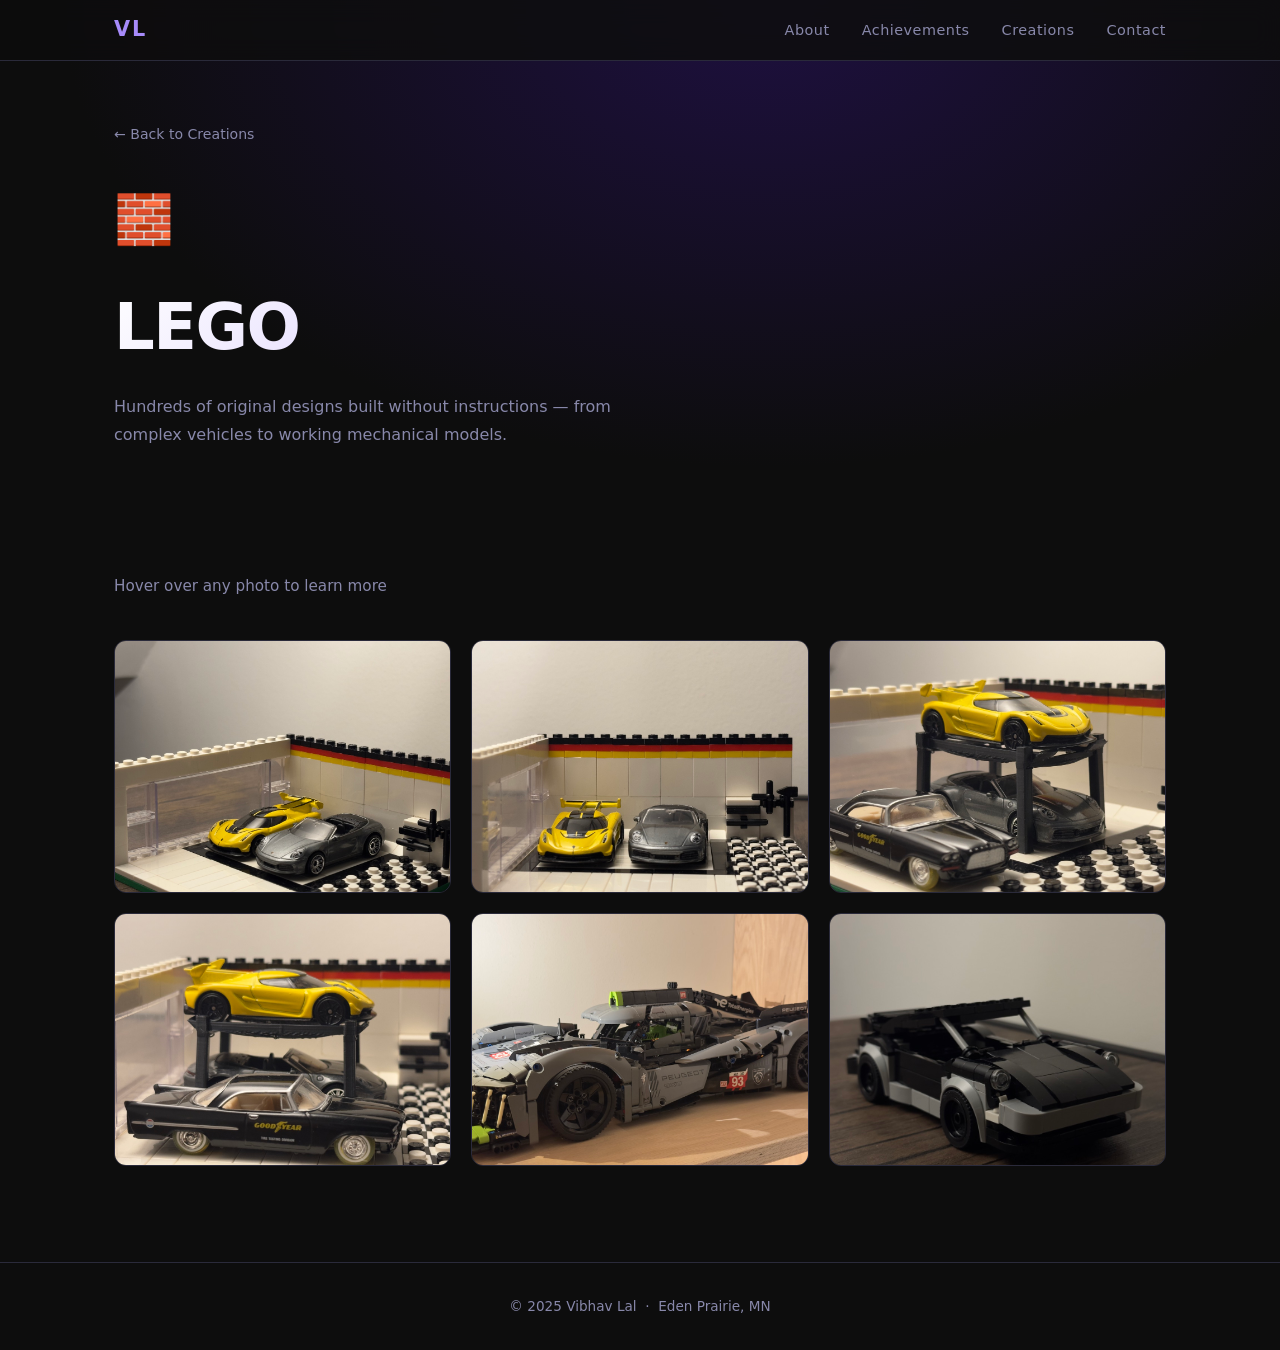
==== lego.html @ 9ee0c64f "Launch Vibhav Lal portfolio site Dark modern portfolio with hero, about, achievements, and 4-tile cr" ====
<!DOCTYPE html>
<html lang="en">
<head>
  <meta charset="UTF-8" />
  <meta name="viewport" content="width=device-width, initial-scale=1.0" />
  <title>LEGO — Vibhav Lal</title>
  <link rel="stylesheet" href="css/style.css" />
</head>
<body>

  <nav id="navbar">
    <div class="nav-inner">
      <a href="index.html" class="nav-logo">VL</a>
      <ul class="nav-links">
        <li><a href="index.html#about">About</a></li>
        <li><a href="index.html#achievements">Achievements</a></li>
        <li><a href="index.html#creations">Creations</a></li>
        <li><a href="index.html#contact">Contact</a></li>
      </ul>
    </div>
  </nav>

  <div class="gallery-page-hero">
    <div class="container">
      <a href="index.html#creations" class="back-link">← Back to Creations</a>
      <span class="hero-icon">🧱</span>
      <h1>LEGO</h1>
      <p>Hundreds of original designs built without instructions — from complex vehicles to working mechanical models.</p>
    </div>
  </div>

  <section style="padding: 60px 0 96px;">
    <div class="container">
      <p class="section-sub">Hover over any photo to learn more</p>
      <div class="gallery-grid" id="gallery-grid"></div>
    </div>
  </section>

  <footer>
    <p>© 2025 Vibhav Lal &nbsp;·&nbsp; Eden Prairie, MN</p>
  </footer>

  <script>
    const IMAGES = ["IMG_8737","IMG_8738","IMG_8739","IMG_8741","IMG_8742","IMG_8755"];
    const CATEGORY = "lego";
    async function init() {
      let captions = {};
      try { captions = (await (await fetch("captions.json")).json())[CATEGORY] || {}; } catch(e) {}
      const grid = document.getElementById("gallery-grid");
      IMAGES.forEach(f => {
        const cap = captions[f] || {};
        const el = document.createElement("div");
        el.className = "gallery-item";
        el.innerHTML = `
          <img src="images/${CATEGORY}/${f}.jpg" alt="${cap.title || f}" loading="lazy" />
          <div class="gallery-overlay">
            <h4>${cap.title || f}</h4>
            ${cap.description ? `<p>${cap.description}</p>` : ""}
          </div>`;
        grid.appendChild(el);
      });
    }
    document.addEventListener("DOMContentLoaded", init);
  </script>
</body>
</html>
---- css/style.css ----
/* ===== RESET & BASE ===== */
*, *::before, *::after { box-sizing: border-box; margin: 0; padding: 0; }

:root {
  --bg:        #0d0d0d;
  --bg2:       #111118;
  --bg3:       #16161e;
  --card:      #1a1a26;
  --accent:    #7c6aff;
  --accent2:   #a78bfa;
  --text:      #e8e8f0;
  --muted:     #8888aa;
  --border:    #2a2a3a;
  --radius:    12px;
  --transition: 0.3s ease;
}

html { scroll-behavior: smooth; }

body {
  background: var(--bg);
  color: var(--text);
  font-family: 'Segoe UI', system-ui, -apple-system, sans-serif;
  font-size: 16px;
  line-height: 1.7;
  overflow-x: hidden;
}

a { color: inherit; text-decoration: none; }

.container {
  max-width: 1100px;
  margin: 0 auto;
  padding: 0 24px;
}

/* ===== NAVBAR ===== */
#navbar {
  position: fixed;
  top: 0; left: 0; right: 0;
  z-index: 100;
  background: rgba(13,13,13,0.85);
  backdrop-filter: blur(12px);
  border-bottom: 1px solid var(--border);
}

.nav-inner {
  max-width: 1100px;
  margin: 0 auto;
  padding: 0 24px;
  height: 60px;
  display: flex;
  align-items: center;
  justify-content: space-between;
}

.nav-logo {
  font-size: 1.3rem;
  font-weight: 800;
  letter-spacing: 2px;
  color: var(--accent2);
}

.nav-links {
  display: flex;
  gap: 32px;
  list-style: none;
}

.nav-links a {
  font-size: 0.9rem;
  font-weight: 500;
  color: var(--muted);
  letter-spacing: 0.5px;
  transition: color var(--transition);
}

.nav-links a:hover { color: var(--accent2); }

/* ===== HERO ===== */
#hero {
  min-height: 100vh;
  display: flex;
  flex-direction: column;
  align-items: center;
  justify-content: center;
  text-align: center;
  padding: 80px 24px 60px;
  background: radial-gradient(ellipse at 60% 40%, #1e1040 0%, #0d0d0d 70%);
  position: relative;
}

.hero-eyebrow {
  font-size: 0.85rem;
  letter-spacing: 3px;
  text-transform: uppercase;
  color: var(--accent);
  margin-bottom: 16px;
}

#hero h1 {
  font-size: clamp(3rem, 8vw, 6rem);
  font-weight: 900;
  letter-spacing: -2px;
  line-height: 1.05;
  background: linear-gradient(135deg, #fff 0%, var(--accent2) 100%);
  -webkit-background-clip: text;
  -webkit-text-fill-color: transparent;
  background-clip: text;
  margin-bottom: 20px;
}

.hero-tagline {
  font-size: 1.1rem;
  color: var(--muted);
  margin-bottom: 40px;
  letter-spacing: 0.5px;
}

.btn-primary {
  display: inline-block;
  background: var(--accent);
  color: #fff;
  padding: 14px 36px;
  border-radius: 50px;
  font-weight: 600;
  font-size: 0.95rem;
  letter-spacing: 0.5px;
  transition: background var(--transition), transform var(--transition), box-shadow var(--transition);
  box-shadow: 0 4px 24px rgba(124,106,255,0.3);
}

.btn-primary:hover {
  background: var(--accent2);
  transform: translateY(-2px);
  box-shadow: 0 8px 32px rgba(167,139,250,0.4);
}

.hero-scroll-hint {
  position: absolute;
  bottom: 32px;
  font-size: 1.4rem;
  color: var(--muted);
  animation: bounce 2s infinite;
}

@keyframes bounce {
  0%, 100% { transform: translateY(0); }
  50% { transform: translateY(8px); }
}

/* ===== SECTIONS ===== */
section { padding: 96px 0; }

section:nth-child(even) { background: var(--bg2); }

.section-title {
  font-size: clamp(1.8rem, 4vw, 2.6rem);
  font-weight: 800;
  letter-spacing: -1px;
  margin-bottom: 12px;
  position: relative;
  display: inline-block;
}

.section-title::after {
  content: '';
  display: block;
  height: 3px;
  width: 48px;
  background: var(--accent);
  border-radius: 2px;
  margin-top: 8px;
}

.section-sub {
  color: var(--muted);
  font-size: 0.95rem;
  margin-bottom: 40px;
  margin-top: 6px;
}

/* ===== ABOUT ===== */
.about-grid {
  display: grid;
  grid-template-columns: 1fr 260px;
  gap: 48px;
  align-items: start;
  margin-top: 40px;
}

.about-text p { color: var(--muted); margin-bottom: 16px; }

.skill-tags {
  display: flex;
  flex-wrap: wrap;
  gap: 10px;
  margin-top: 24px;
}

.skill-tags span {
  background: var(--card);
  border: 1px solid var(--border);
  color: var(--accent2);
  padding: 6px 14px;
  border-radius: 50px;
  font-size: 0.82rem;
  font-weight: 500;
  letter-spacing: 0.3px;
}

.about-stats {
  display: grid;
  grid-template-columns: 1fr 1fr;
  gap: 16px;
}

.stat-card {
  background: var(--card);
  border: 1px solid var(--border);
  border-radius: var(--radius);
  padding: 20px 16px;
  text-align: center;
  display: flex;
  flex-direction: column;
  gap: 6px;
}

.stat-num {
  font-size: 1.7rem;
  font-weight: 900;
  color: var(--accent2);
  line-height: 1;
}

.stat-label {
  font-size: 0.72rem;
  color: var(--muted);
  text-transform: uppercase;
  letter-spacing: 0.5px;
}

/* ===== ACHIEVEMENTS ===== */
.achievements-grid {
  display: grid;
  grid-template-columns: repeat(auto-fit, minmax(240px, 1fr));
  gap: 20px;
  margin-top: 40px;
}

.achievement-card {
  background: var(--card);
  border: 1px solid var(--border);
  border-radius: var(--radius);
  padding: 28px 24px;
  transition: border-color var(--transition), transform var(--transition);
}

.achievement-card:hover {
  border-color: var(--accent);
  transform: translateY(-4px);
}

.ach-icon { font-size: 2rem; margin-bottom: 14px; }

.achievement-card h3 {
  font-size: 1.05rem;
  font-weight: 700;
  margin-bottom: 10px;
}

.achievement-card p { color: var(--muted); font-size: 0.9rem; }

/* ===== CREATION TILES ===== */
#creations { padding-bottom: 0; }
#creations .container { padding-bottom: 40px; }

.tiles-grid {
  display: grid;
  grid-template-columns: repeat(2, 1fr);
  grid-template-rows: repeat(2, 42vw);
  max-height: 84vw;
}

.tile {
  position: relative;
  overflow: hidden;
  display: flex;
  align-items: flex-end;
  text-decoration: none;
  color: #fff;
  cursor: pointer;
  background-size: cover;
  background-position: center;
}

.tile::before {
  content: '';
  position: absolute;
  inset: 0;
  background: inherit;
  background-size: cover;
  background-position: center;
  transition: transform 0.55s cubic-bezier(0.25,0.46,0.45,0.94);
  filter: brightness(0.55) saturate(0.8);
  z-index: 0;
}

.tile:hover::before {
  transform: scale(1.07);
  filter: brightness(0.35) saturate(0.6);
}

.tile-bg { display: none; }

.tile-content {
  position: relative;
  z-index: 2;
  padding: 28px 32px;
  width: 100%;
  background: linear-gradient(to top, rgba(5,3,20,0.9) 0%, transparent 100%);
  transition: background 0.3s ease;
}

.tile-icon {
  display: block;
  font-size: 2rem;
  margin-bottom: 8px;
  transition: transform 0.3s ease;
}

.tile:hover .tile-icon { transform: scale(1.15); }

.tile-title {
  font-size: clamp(1.2rem, 2.5vw, 1.8rem);
  font-weight: 800;
  letter-spacing: -0.5px;
  line-height: 1.1;
  margin-bottom: 4px;
}

.tile-count {
  font-size: 0.8rem;
  color: var(--accent2);
  font-weight: 600;
  letter-spacing: 1px;
  text-transform: uppercase;
  margin-bottom: 0;
  transition: opacity 0.3s ease;
}

.tile-desc {
  font-size: 0.88rem;
  color: rgba(255,255,255,0.8);
  line-height: 1.55;
  margin-top: 10px;
  max-height: 0;
  overflow: hidden;
  opacity: 0;
  transition: max-height 0.4s ease, opacity 0.35s ease, margin 0.3s ease;
}

.tile:hover .tile-desc {
  max-height: 80px;
  opacity: 1;
  margin-top: 10px;
}

.tile-cta {
  display: inline-block;
  margin-top: 12px;
  font-size: 0.82rem;
  font-weight: 700;
  color: var(--accent2);
  letter-spacing: 1px;
  text-transform: uppercase;
  opacity: 0;
  transform: translateY(6px);
  transition: opacity 0.3s ease 0.1s, transform 0.3s ease 0.1s;
}

.tile:hover .tile-cta {
  opacity: 1;
  transform: translateY(0);
}

/* divider lines between tiles */
.tile:nth-child(1) { border-right: 1px solid rgba(255,255,255,0.08); border-bottom: 1px solid rgba(255,255,255,0.08); }
.tile:nth-child(2) { border-bottom: 1px solid rgba(255,255,255,0.08); }
.tile:nth-child(3) { border-right: 1px solid rgba(255,255,255,0.08); }

/* ===== GALLERY PAGES ===== */
.gallery-grid {
  display: grid;
  grid-template-columns: repeat(auto-fill, minmax(280px, 1fr));
  gap: 20px;
  margin-top: 40px;
}

.gallery-item {
  position: relative;
  border-radius: var(--radius);
  overflow: hidden;
  aspect-ratio: 4/3;
  cursor: pointer;
  border: 1px solid var(--border);
  background: var(--card);
}

.gallery-item img {
  width: 100%;
  height: 100%;
  object-fit: cover;
  display: block;
  transition: transform 0.45s cubic-bezier(0.25,0.46,0.45,0.94);
}

.gallery-item:hover img { transform: scale(1.08); }

.gallery-overlay {
  position: absolute;
  inset: 0;
  background: linear-gradient(to top, rgba(5,3,20,0.95) 0%, rgba(5,3,20,0.4) 55%, transparent 100%);
  opacity: 0;
  transition: opacity 0.3s ease;
  display: flex;
  flex-direction: column;
  justify-content: flex-end;
  padding: 22px;
}

.gallery-item:hover .gallery-overlay { opacity: 1; }

.gallery-overlay h4 {
  font-size: 1rem;
  font-weight: 700;
  color: #fff;
  margin-bottom: 6px;
  line-height: 1.3;
  transform: translateY(6px);
  transition: transform 0.3s ease;
}

.gallery-item:hover .gallery-overlay h4 { transform: translateY(0); }

.gallery-overlay p {
  font-size: 0.82rem;
  color: rgba(255,255,255,0.78);
  line-height: 1.55;
  transform: translateY(6px);
  transition: transform 0.3s ease 0.05s;
}

.gallery-item:hover .gallery-overlay p { transform: translateY(0); }

/* gallery page back link */
.back-link {
  display: inline-flex;
  align-items: center;
  gap: 8px;
  color: var(--muted);
  font-size: 0.88rem;
  font-weight: 500;
  margin-bottom: 32px;
  transition: color var(--transition);
}
.back-link:hover { color: var(--accent2); }

.gallery-page-hero {
  padding: 120px 0 60px;
  background: radial-gradient(ellipse at 60% 0%, #1e1040 0%, #0d0d0d 65%);
}

.gallery-page-hero .hero-icon { font-size: 3rem; margin-bottom: 12px; display: block; }
.gallery-page-hero h1 {
  font-size: clamp(2rem, 6vw, 4rem);
  font-weight: 900;
  letter-spacing: -1.5px;
  background: linear-gradient(135deg, #fff 0%, var(--accent2) 100%);
  -webkit-background-clip: text;
  -webkit-text-fill-color: transparent;
  background-clip: text;
  margin-bottom: 12px;
}
.gallery-page-hero p { color: var(--muted); font-size: 1rem; max-width: 560px; }

/* ===== EDUCATION ===== */
.edu-card {
  background: var(--card);
  border: 1px solid var(--border);
  border-radius: var(--radius);
  padding: 32px 36px;
  display: flex;
  justify-content: space-between;
  align-items: center;
  margin-top: 40px;
  gap: 24px;
}

.edu-card h3 { font-size: 1.2rem; font-weight: 700; margin-bottom: 6px; }

.edu-sub { color: var(--muted); font-size: 0.9rem; margin-bottom: 8px; }

.edu-courses {
  color: var(--accent2);
  font-size: 0.85rem;
  font-weight: 500;
}

.edu-year {
  background: var(--accent);
  color: #fff;
  padding: 8px 20px;
  border-radius: 50px;
  font-weight: 700;
  font-size: 0.9rem;
  white-space: nowrap;
}

/* ===== CONTACT ===== */
.contact-info {
  display: flex;
  flex-wrap: wrap;
  gap: 20px;
  margin-top: 40px;
}

.contact-link {
  display: flex;
  align-items: center;
  gap: 10px;
  background: var(--card);
  border: 1px solid var(--border);
  border-radius: var(--radius);
  padding: 16px 24px;
  font-size: 0.95rem;
  transition: border-color var(--transition), color var(--transition);
}

.contact-link:hover { border-color: var(--accent); color: var(--accent2); }

.contact-icon { font-size: 1.1rem; }

/* ===== FOOTER ===== */
footer {
  text-align: center;
  padding: 32px 24px;
  color: var(--muted);
  font-size: 0.85rem;
  border-top: 1px solid var(--border);
  background: var(--bg);
}

/* ===== RESPONSIVE ===== */
@media (max-width: 768px) {
  .about-grid { grid-template-columns: 1fr; }
  .about-stats { grid-template-columns: repeat(2, 1fr); }
  .edu-card { flex-direction: column; align-items: flex-start; }
  .nav-links { gap: 20px; }
  .gallery-grid { grid-template-columns: repeat(auto-fill, minmax(200px, 1fr)); }
  .tiles-grid { grid-template-columns: 1fr 1fr; grid-template-rows: repeat(2, 48vw); max-height: 96vw; }
  .tile-content { padding: 16px 18px; }
  .tile-title { font-size: 1rem; }
}

@media (max-width: 480px) {
  .nav-links { display: none; }
  .gallery-grid { grid-template-columns: 1fr; gap: 14px; }
  .tiles-grid { grid-template-columns: 1fr; grid-template-rows: repeat(4, 56vw); max-height: none; }
  .tile:nth-child(1), .tile:nth-child(3) { border-right: none; }
  .tile:nth-child(1), .tile:nth-child(2), .tile:nth-child(3) { border-bottom: 1px solid rgba(255,255,255,0.08); }
  .tile-desc { max-height: none; opacity: 1; }
  .tile-cta { opacity: 1; transform: none; }
}
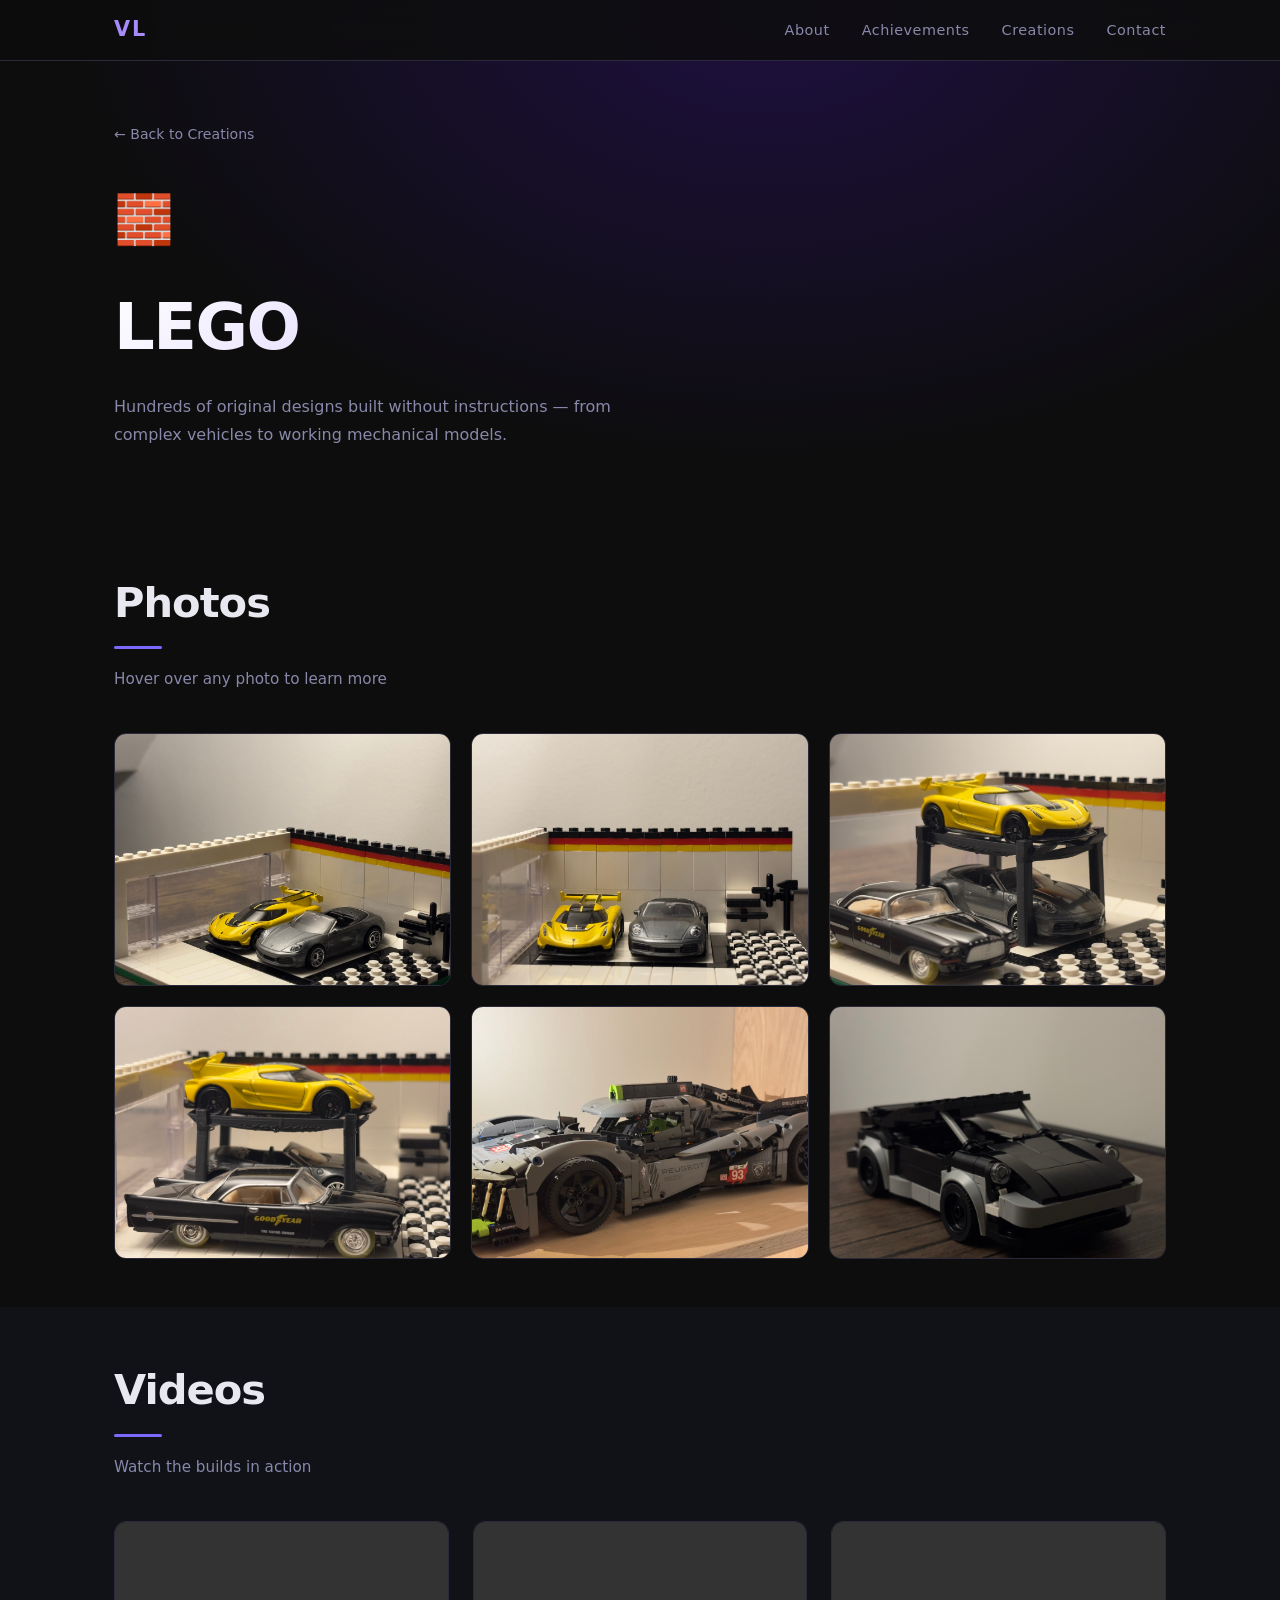
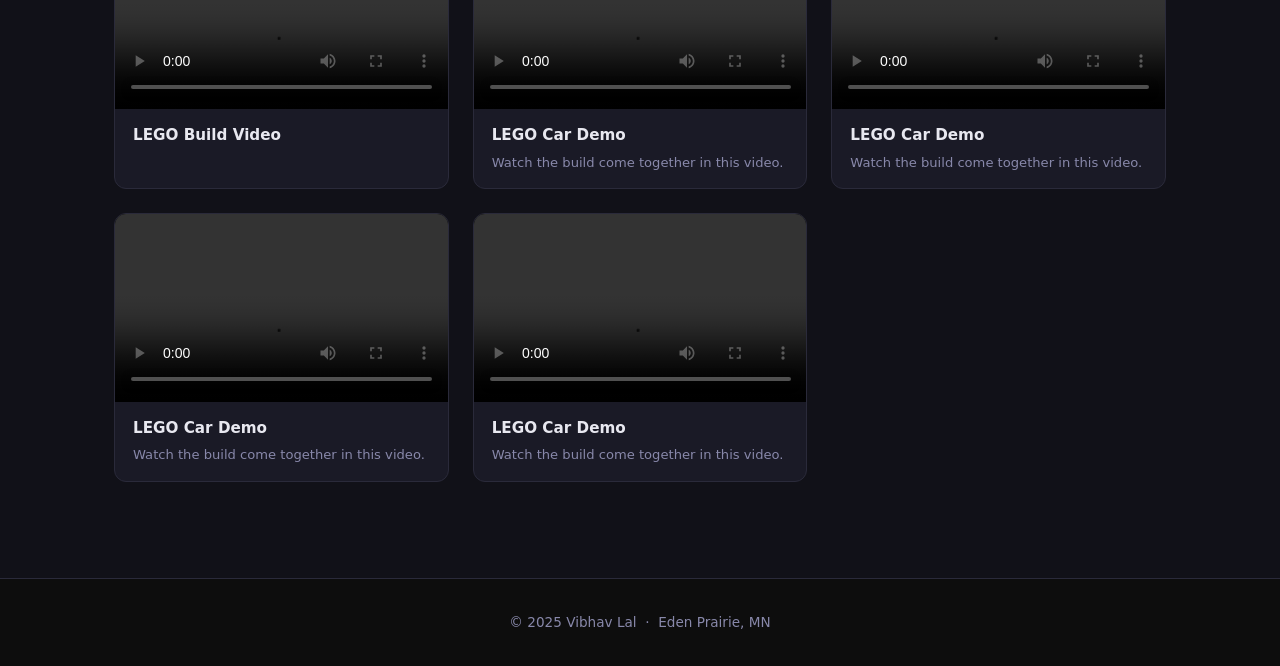
==== commit 704e27b0: "add LEGO videos and update captions" ====
--- a/lego.html
+++ b/lego.html
@@ -29,10 +29,21 @@
     </div>
   </div>
 
-  <section style="padding: 60px 0 96px;">
+  <!-- PHOTOS -->
+  <section style="padding: 60px 0 48px;">
     <div class="container">
+      <h2 class="section-title">Photos</h2>
       <p class="section-sub">Hover over any photo to learn more</p>
       <div class="gallery-grid" id="gallery-grid"></div>
+    </div>
+  </section>
+
+  <!-- VIDEOS -->
+  <section style="padding: 48px 0 96px; background: var(--bg2);">
+    <div class="container">
+      <h2 class="section-title">Videos</h2>
+      <p class="section-sub">Watch the builds in action</p>
+      <div class="video-grid" id="video-grid"></div>
     </div>
   </section>
 
@@ -42,10 +53,14 @@
 
   <script>
     const IMAGES = ["IMG_8737","IMG_8738","IMG_8739","IMG_8741","IMG_8742","IMG_8755"];
+    const VIDEOS = ["IMG_8743","IMG_8744","IMG_8745","IMG_8748","IMG_8752"];
     const CATEGORY = "lego";
+
     async function init() {
       let captions = {};
       try { captions = (await (await fetch("captions.json")).json())[CATEGORY] || {}; } catch(e) {}
+
+      // Photos
       const grid = document.getElementById("gallery-grid");
       IMAGES.forEach(f => {
         const cap = captions[f] || {};
@@ -59,7 +74,27 @@
           </div>`;
         grid.appendChild(el);
       });
+
+      // Videos
+      const vgrid = document.getElementById("video-grid");
+      VIDEOS.forEach(f => {
+        const cap = captions[f] || {};
+        const el = document.createElement("div");
+        el.className = "video-item";
+        el.innerHTML = `
+          <video controls playsinline preload="metadata">
+            <source src="videos/${CATEGORY}/${f}.MOV" type="video/quicktime" />
+            <source src="videos/${CATEGORY}/${f}.MOV" type="video/mp4" />
+            Your browser does not support video playback.
+          </video>
+          <div class="video-caption">
+            <h4>${cap.title || "LEGO Build Video"}</h4>
+            ${cap.description ? `<p>${cap.description}</p>` : ""}
+          </div>`;
+        vgrid.appendChild(el);
+      });
     }
+
     document.addEventListener("DOMContentLoaded", init);
   </script>
 </body>
--- a/css/style.css
+++ b/css/style.css
@@ -453,6 +453,52 @@
 
 .gallery-item:hover .gallery-overlay p { transform: translateY(0); }
 
+/* ===== VIDEO GRID ===== */
+.video-grid {
+  display: grid;
+  grid-template-columns: repeat(auto-fill, minmax(300px, 1fr));
+  gap: 24px;
+  margin-top: 40px;
+}
+
+.video-item {
+  background: var(--card);
+  border: 1px solid var(--border);
+  border-radius: var(--radius);
+  overflow: hidden;
+  transition: border-color var(--transition), transform var(--transition);
+}
+
+.video-item:hover {
+  border-color: var(--accent);
+  transform: translateY(-3px);
+}
+
+.video-item video {
+  width: 100%;
+  display: block;
+  aspect-ratio: 16/9;
+  background: #000;
+  object-fit: cover;
+}
+
+.video-caption {
+  padding: 14px 18px 16px;
+}
+
+.video-caption h4 {
+  font-size: 0.95rem;
+  font-weight: 700;
+  color: var(--text);
+  margin-bottom: 4px;
+}
+
+.video-caption p {
+  font-size: 0.82rem;
+  color: var(--muted);
+  line-height: 1.5;
+}
+
 /* gallery page back link */
 .back-link {
   display: inline-flex;
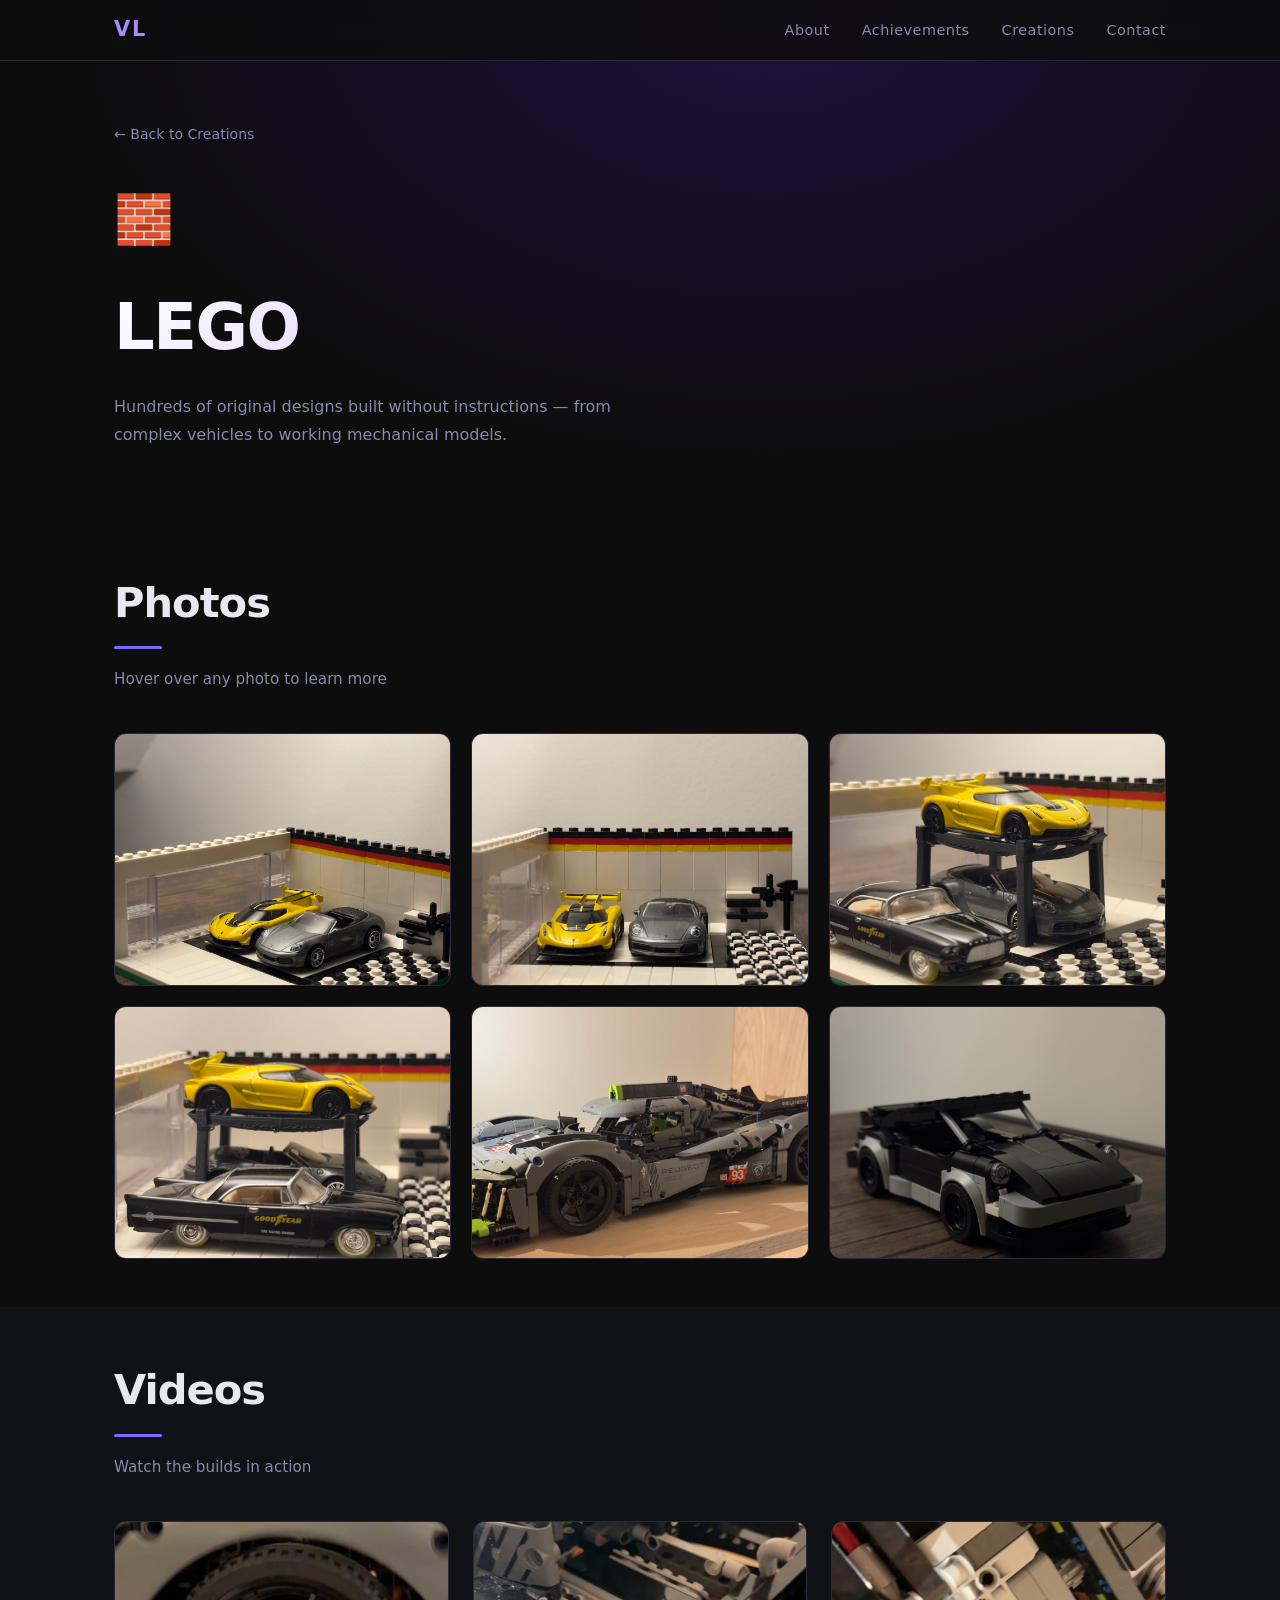
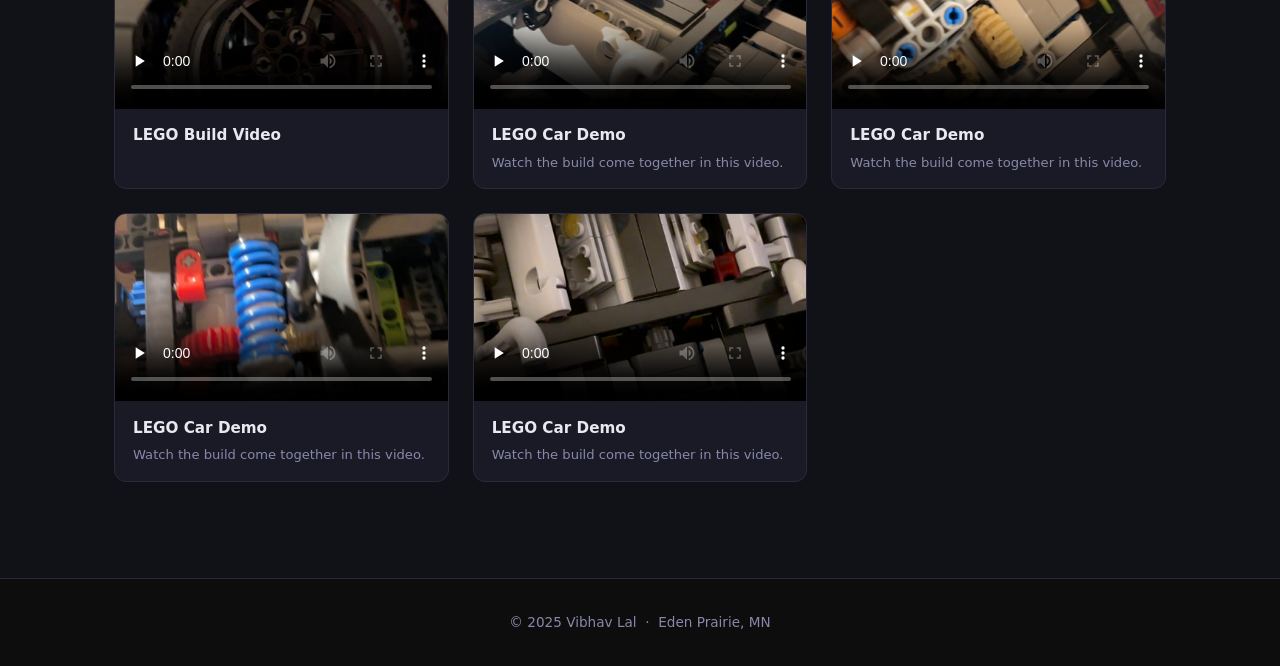
==== commit 4f73ff59: "add video thumbnails, remove email and phone from contact" ====
--- a/lego.html
+++ b/lego.html
@@ -82,7 +82,7 @@
         const el = document.createElement("div");
         el.className = "video-item";
         el.innerHTML = `
-          <video controls playsinline preload="metadata">
+          <video controls playsinline preload="none" poster="videos/${CATEGORY}/thumbs/${f}.jpg">
             <source src="videos/${CATEGORY}/${f}.MOV" type="video/quicktime" />
             <source src="videos/${CATEGORY}/${f}.MOV" type="video/mp4" />
             Your browser does not support video playback.
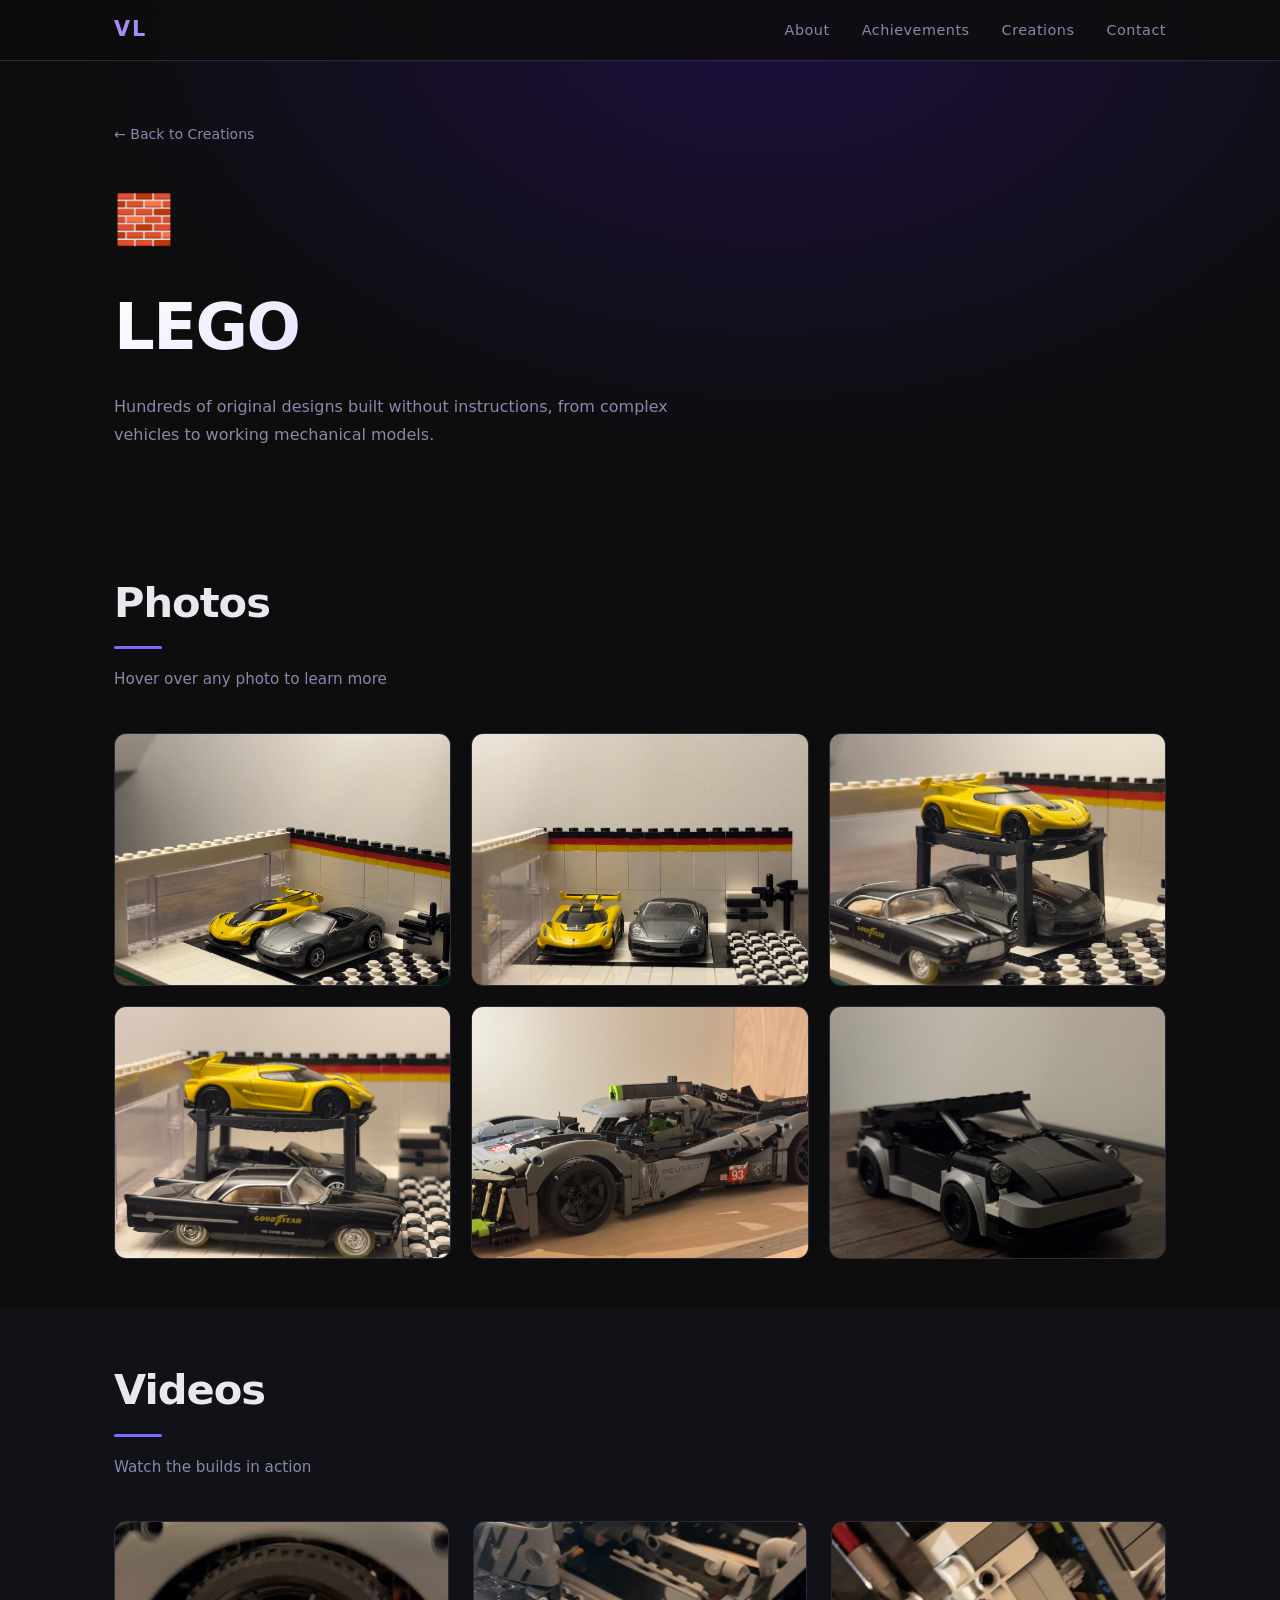
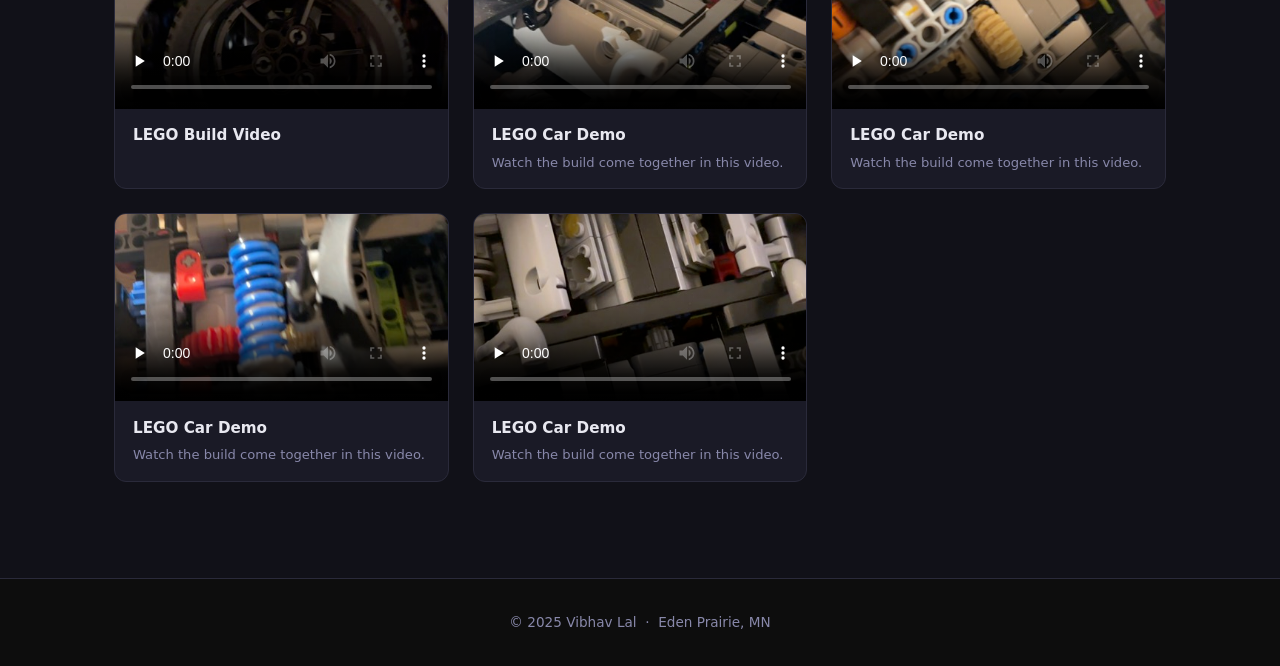
==== commit acbbf9c6: "humble about me, remove em dashes throughout" ====
--- a/lego.html
+++ b/lego.html
@@ -25,7 +25,7 @@
       <a href="index.html#creations" class="back-link">← Back to Creations</a>
       <span class="hero-icon">🧱</span>
       <h1>LEGO</h1>
-      <p>Hundreds of original designs built without instructions — from complex vehicles to working mechanical models.</p>
+      <p>Hundreds of original designs built without instructions, from complex vehicles to working mechanical models.</p>
     </div>
   </div>
 
